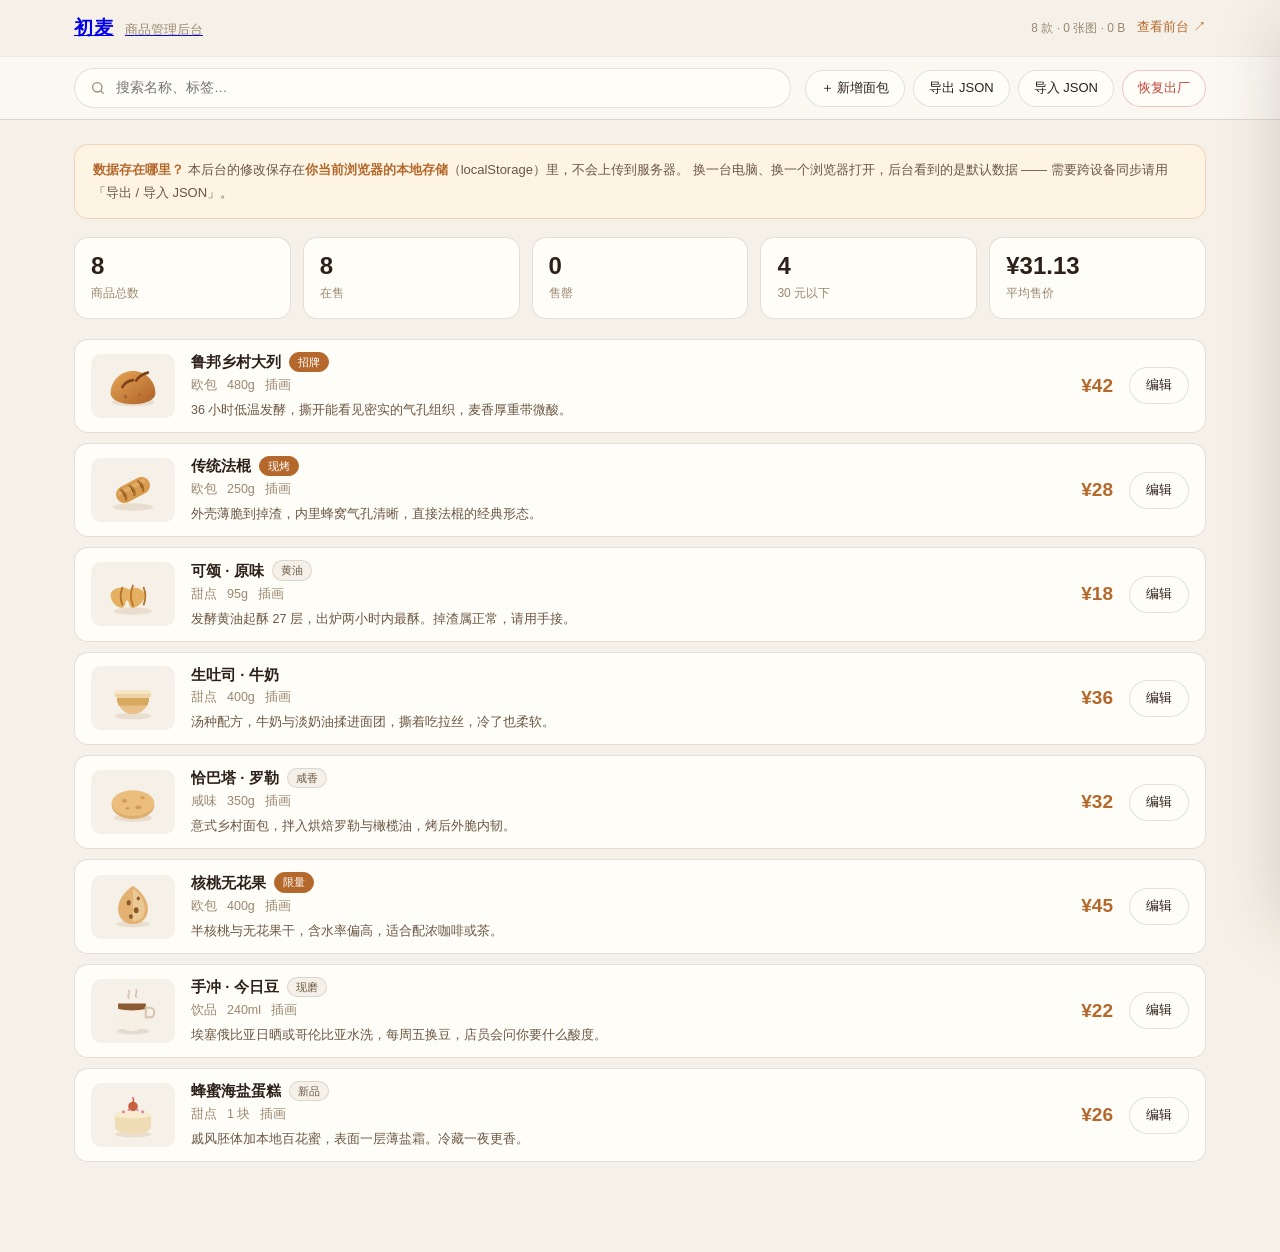
==== admin.html @ 11ed9ca5 "feat: 新增商品管理后台 抽出独立数据层 data.js，实现商品属性的可视化编辑。  数据层重构： - data.js 承载商品数据与 SVG 插画库，前台后台共用 - 前台从 localSto" ====
<!DOCTYPE html>
<html lang="zh-CN">
<head>
<meta charset="UTF-8">
<meta name="viewport" content="width=device-width, initial-scale=1.0">
<title>商品管理后台 · 初麦 CHUXIAO BAKERY</title>
<meta name="robots" content="noindex, nofollow">
<link rel="icon" href="data:image/svg+xml,<svg xmlns='http://www.w3.org/2000/svg' viewBox='0 0 100 100'><text y='.9em' font-size='90'>⚙️</text></svg>">
<link rel="stylesheet" href="admin.css">
</head>
<body>

<header class="ah">
  <div class="ah__in">
    <a class="ah__brand" href="index.html">
      <span class="ah__logo">初麦</span>
      <span class="ah__crumb">商品管理后台</span>
    </a>
    <div class="ah__right">
      <span class="ah__store" id="usageInfo">存储占用 —</span>
      <a class="ah__site" href="index.html" target="_blank">查看前台 ↗</a>
    </div>
  </div>
  <div class="ah__bar">
    <div class="ah__bar-in">
      <label class="ah__search">
        <svg viewBox="0 0 24 24" fill="none" stroke="currentColor" stroke-width="1.9" stroke-linecap="round"><circle cx="11" cy="11" r="7"/><path d="M20 20l-3.5-3.5"/></svg>
        <input type="text" id="search" placeholder="搜索名称、标签…">
      </label>
      <div class="ah__acts">
        <button class="btn btn--sm" id="addBtn">＋ 新增面包</button>
        <button class="btn btn--sm" id="exportBtn">导出 JSON</button>
        <button class="btn btn--sm" id="importBtn">导入 JSON</button>
        <input type="file" id="importFile" accept="application/json,.json" hidden>
        <button class="btn btn--sm btn--danger" id="resetBtn">恢复出厂</button>
      </div>
    </div>
  </div>
</header>

<main class="wrap">
  <div class="notice" id="notice">
    <strong>数据存在哪里？</strong>
    本后台的修改保存在<strong>你当前浏览器的本地存储</strong>（localStorage）里，不会上传到服务器。
    换一台电脑、换一个浏览器打开，后台看到的是默认数据 —— 需要跨设备同步请用「导出 / 导入 JSON」。
  </div>

  <div class="stats" id="stats"></div>

  <div class="list" id="list"></div>

  <div class="empty" id="empty" hidden>
    <svg viewBox="0 0 160 160"><g fill="none" stroke="#C68B44" stroke-width="3.4"><path d="M40 66h80l-8 56H48l-8-56Z"/><path d="M58 66c0-18 10-30 22-30s22 12 22 30"/><path d="M56 88h48M54 104h52"/></g></svg>
    <p>没有匹配的商品</p>
  </div>
</main>

<!-- 抽屉：编辑单个商品 -->
<div class="mask" id="mask"></div>
<aside class="drawer" id="drawer">
  <div class="drawer__head">
    <h3 id="dTitle">编辑商品</h3>
    <button class="x" id="dClose" aria-label="关闭">×</button>
  </div>
  <div class="drawer__body">

    <div class="fig">
      <div class="fig__preview" id="figPreview"></div>
      <div class="fig__side">
        <label class="up">
          <input type="file" id="imgFile" accept="image/*" hidden>
          <span class="up__btn">上传图片</span>
        </label>
        <button class="btn btn--sm btn--block" id="imgClear" hidden>移除图片</button>
        <p class="fig__hint" id="imgHint">未上传图片时使用下方选中的插画。</p>
        <label class="fld fld--tight">
          <span>无图占位插画</span>
          <select id="fArt"></select>
        </label>
        <div class="fig__prev" id="artPrev"></div>
      </div>
    </div>

    <label class="fld">
      <span>名称 <i>*</i></span>
      <input type="text" id="fName" maxlength="30" placeholder="例：鲁邦乡村大列">
      <em class="fld__msg" data-for="name"></em>
    </label>

    <div class="grid2">
      <label class="fld">
        <span>价格（元）<i>*</i></span>
        <input type="number" id="fPrice" min="0" step="0.01" placeholder="42">
        <em class="fld__msg" data-for="price"></em>
      </label>
      <label class="fld">
        <span>重量 / 规格</span>
        <input type="text" id="fWt" maxlength="20" placeholder="480g">
        <em class="fld__msg" data-for="wt"></em>
      </label>
    </div>

    <label class="fld">
      <span>介绍</span>
      <textarea id="fDesc" rows="4" maxlength="200" placeholder="一句话说清它的来历与口感"></textarea>
      <em class="fld__counter" id="descCount">0 / 200</em>
    </label>

    <div class="grid2">
      <label class="fld">
        <span>分类</span>
        <select id="fCat"></select>
      </label>
      <label class="fld">
        <span>角标</span>
        <input type="text" id="fTag" maxlength="8" placeholder="招牌 / 限量 / 新品">
      </label>
    </div>

    <label class="fld">
      <span>搜索关键词</span>
      <input type="text" id="fTags" maxlength="120" placeholder="空格分隔，如：大列 乡村 麦香">
      <em class="fld__hint">影响前台搜索命中，留空则只能用名称搜到</em>
    </label>

    <div class="switches">
      <label class="sw">
        <input type="checkbox" id="fHot">
        <span class="sw__box"></span>
        <span class="sw__label">标为招牌<em>前台显示为强调色角标</em></span>
      </label>
      <label class="sw">
        <input type="checkbox" id="fSold">
        <span class="sw__box"></span>
        <span class="sw__label">今日售罄<em>前台置灰并禁用加购</em></span>
      </label>
    </div>

  </div>
  <div class="drawer__foot">
    <button class="btn btn--danger btn--sm" id="dDelete">删除</button>
    <div class="drawer__foot-r">
      <button class="btn" id="dCancel">取消</button>
      <button class="btn btn--primary" id="dSave">保存</button>
    </div>
  </div>
</aside>

<div class="toast" id="toast"></div>

<!-- 确认对话框 -->
<div class="mask" id="confirmMask">
  <div class="confirm">
    <h3 id="cfTitle">确认操作</h3>
    <p id="cfText">确定吗？</p>
    <div class="confirm__btns">
      <button class="btn" id="cfNo">取消</button>
      <button class="btn btn--primary" id="cfYes">确定</button>
    </div>
  </div>
</div>

<script src="data.js"></script>
<script src="admin.js"></script>
</body>
</html>
---- admin.css ----
/* ============ 初麦后台 · 商品管理 ============ */
:root{
  --bg:#F6F1E8;
  --panel:#FFFDF8;
  --ink:#2C2118;
  --ink-2:#6B5744;
  --ink-3:#9A8770;
  --line:rgba(44,33,24,.13);
  --line-2:rgba(44,33,24,.07);
  --crust:#B4682C;
  --crust-lt:#E0A05A;
  --danger:#C0483B;
  --ok:#4B7A4E;
  --r:14px;
  --ff:"Noto Serif SC",-apple-system,"PingFang SC","Microsoft YaHei",serif;
  --ff-sans:-apple-system,"PingFang SC","Helvetica Neue",sans-serif;
  --ease:cubic-bezier(.22,.68,.28,1);
  --shadow:0 10px 30px rgba(44,33,24,.09);
  --shadow-l:0 24px 60px rgba(44,33,24,.18);
}
*,*::before,*::after{box-sizing:border-box}
body{
  margin:0;background:var(--bg);color:var(--ink);
  font-family:var(--ff-sans);font-size:14px;line-height:1.6;
  -webkit-font-smoothing:antialiased;
}
h1,h2,h3{margin:0;font-weight:600;line-height:1.3}
p{margin:0}
button,input,select,textarea{font:inherit;color:inherit}
::selection{background:var(--crust-lt);color:#fff}

/* ---------- 按钮 ---------- */
.btn{
  display:inline-flex;align-items:center;justify-content:center;gap:6px;
  padding:9px 18px;border:1px solid var(--line);background:var(--panel);border-radius:100px;
  cursor:pointer;font-size:13.5px;font-weight:500;transition:.22s var(--ease);white-space:nowrap;
}
.btn:hover{border-color:var(--ink);background:#fff}
.btn:disabled{opacity:.45;cursor:not-allowed}
/* .btn 的 display 会盖过 UA 的 [hidden]{display:none}，必须显式兜底 */
.btn[hidden]{display:none}
.btn--sm{padding:7px 15px;font-size:13px}
.btn--block{width:100%}
.btn--primary{background:var(--ink);border-color:var(--ink);color:#FBF6EC}
.btn--primary:hover{background:var(--crust);border-color:var(--crust);color:#fff}
.btn--danger{color:var(--danger);border-color:rgba(192,72,59,.3)}
.btn--danger:hover{background:var(--danger);border-color:var(--danger);color:#fff}

/* ---------- 顶栏 ---------- */
.ah{position:sticky;top:0;z-index:40;background:rgba(246,241,232,.9);backdrop-filter:blur(14px);border-bottom:1px solid var(--line)}
.ah__in{max-width:1180px;margin:0 auto;padding:13px 24px;display:flex;align-items:center;gap:16px}
.ah__brand{display:flex;align-items:baseline;gap:11px;margin-right:auto}
.ah__logo{font-family:var(--ff);font-size:19px;font-weight:700;letter-spacing:.05em}
.ah__crumb{font-size:13px;color:var(--ink-3)}
.ah__right{display:flex;align-items:center;gap:12px}
.ah__store{font-size:12px;color:var(--ink-3);font-variant-numeric:tabular-nums}
.ah__site{font-size:13px;color:var(--crust);text-decoration:none;border-bottom:1px solid transparent;transition:.2s}
.ah__site:hover{border-bottom-color:var(--crust)}

.ah__bar{border-top:1px solid var(--line-2);background:rgba(255,253,248,.6)}
.ah__bar-in{max-width:1180px;margin:0 auto;padding:11px 24px;display:flex;gap:14px;align-items:center;flex-wrap:wrap}
.ah__search{
  display:flex;align-items:center;gap:8px;flex:1;min-width:190px;
  background:var(--panel);border:1px solid var(--line);border-radius:100px;padding:7px 15px;
}
.ah__search svg{width:16px;height:16px;color:var(--ink-3);flex-shrink:0}
.ah__search input{border:0;outline:0;background:none;flex:1;min-width:0;font-size:13.5px}
.ah__acts{display:flex;gap:8px;flex-wrap:wrap}

/* ---------- 内容 ---------- */
.wrap{max-width:1180px;margin:0 auto;padding:24px 24px 90px}
.notice{
  background:#FDF4E3;border:1px solid rgba(180,104,44,.22);border-radius:var(--r);
  padding:14px 18px;font-size:13px;color:var(--ink-2);line-height:1.75;margin-bottom:18px;
}
.notice strong{color:var(--crust)}

/* ---------- 统计 ---------- */
.stats{display:grid;grid-template-columns:repeat(auto-fit,minmax(120px,1fr));gap:12px;margin-bottom:20px}
.stat{background:var(--panel);border:1px solid var(--line);border-radius:var(--r);padding:14px 16px}
.stat b{display:block;font-size:24px;line-height:1.2;font-variant-numeric:tabular-nums}
.stat span{font-size:12px;color:var(--ink-3)}

/* ---------- 商品行 ---------- */
.list{display:flex;flex-direction:column;gap:10px}
.row{
  display:grid;grid-template-columns:84px 1fr auto auto;gap:16px;align-items:center;
  background:var(--panel);border:1px solid var(--line);border-radius:var(--r);
  padding:12px 16px;transition:.24s var(--ease);
}
.row:hover{border-color:var(--crust-lt);box-shadow:0 4px 16px rgba(44,33,24,.06)}
.row.is-sold{opacity:.62}
.row__fig{width:84px;height:64px;border-radius:10px;background:var(--bg);display:grid;place-items:center;overflow:hidden;flex-shrink:0}
.row__fig svg,.row__fig img{width:100%;height:100%;object-fit:cover;display:block}
.row__main{min-width:0}
.row__name{font-size:15px;font-weight:600;display:flex;align-items:center;gap:8px;flex-wrap:wrap}
.row__name span.n{overflow:hidden;text-overflow:ellipsis;white-space:nowrap;max-width:30ch}
.row__meta{font-size:12.5px;color:var(--ink-3);margin-top:3px;display:flex;gap:10px;flex-wrap:wrap}
.row__desc{
  font-size:12.5px;color:var(--ink-2);margin-top:5px;line-height:1.6;
  overflow:hidden;text-overflow:ellipsis;display:-webkit-box;-webkit-line-clamp:1;-webkit-box-orient:vertical;
}
.pill{font-size:11px;padding:2px 8px;border-radius:100px;background:var(--bg);border:1px solid var(--line);color:var(--ink-2);font-weight:500}
.pill--hot{background:var(--crust);border-color:var(--crust);color:#fff}
.pill--sold{background:#EFE6DA;border-color:rgba(44,33,24,.2);color:var(--ink-2)}
.pill--new{background:var(--ok);border-color:var(--ok);color:#fff}
.row__price{font-size:19px;font-weight:600;color:var(--crust);font-variant-numeric:tabular-nums;white-space:nowrap}
.row__edit{padding:7px 16px}

/* ---------- 空态 ---------- */
.empty{text-align:center;padding:70px 20px;color:var(--ink-3)}
.empty svg{width:70px;height:70px;margin:0 auto 12px;opacity:.5}
.empty p{font-size:15px}

/* ---------- 抽屉 ---------- */
.mask{position:fixed;inset:0;z-index:60;background:rgba(44,33,24,.42);backdrop-filter:blur(3px);opacity:0;pointer-events:none;transition:opacity .28s}
.mask.is-on{opacity:1;pointer-events:auto}
.drawer{
  position:fixed;top:0;right:0;bottom:0;z-index:70;width:min(520px,100vw);background:var(--panel);
  display:flex;flex-direction:column;transform:translateX(100%);transition:transform .36s var(--ease);
  box-shadow:var(--shadow-l);
}
.drawer.is-on{transform:none}
.drawer__head{display:flex;justify-content:space-between;align-items:center;padding:18px 22px;border-bottom:1px solid var(--line)}
.drawer__head h3{font-size:17px}
.x{background:none;border:0;font-size:25px;color:var(--ink-3);cursor:pointer;line-height:1;padding:0 4px;border-radius:6px;transition:.2s}
.x:hover{color:var(--ink);background:var(--bg)}
.drawer__body{flex:1;overflow-y:auto;padding:22px;display:flex;flex-direction:column;gap:16px}
.drawer__foot{display:flex;justify-content:space-between;gap:12px;padding:16px 22px;border-top:1px solid var(--line);background:var(--bg)}
.drawer__foot-r{display:flex;gap:9px}

/* ---------- 图片区 ---------- */
.fig{display:grid;grid-template-columns:1fr 1fr;gap:14px;align-items:start}
.fig__preview{
  aspect-ratio:4/3;background:var(--bg);border-radius:12px;border:1px solid var(--line);
  display:grid;place-items:center;overflow:hidden;
}
.fig__preview svg{width:78%;height:auto}
.fig__preview img{width:100%;height:100%;object-fit:cover}
.fig__side{display:flex;flex-direction:column;gap:9px}
.up__btn{
  display:flex;align-items:center;justify-content:center;height:34px;border:1px dashed var(--line);
  border-radius:100px;cursor:pointer;font-size:13px;color:var(--ink-2);transition:.22s;background:var(--bg);
}
.up:hover .up__btn{border-color:var(--crust);color:var(--crust);background:#fff}
.fig__hint{font-size:11.5px;color:var(--ink-3);line-height:1.55}
.fig__prev{aspect-ratio:1;background:var(--bg);border:1px solid var(--line-2);border-radius:10px;display:grid;place-items:center;overflow:hidden}
.fig__prev svg{width:80%;height:auto}
.fig__prev img{width:100%;height:100%;object-fit:cover}

/* ---------- 表单 ---------- */
.fld{display:flex;flex-direction:column;gap:6px;position:relative}
.fld>span{font-size:12.5px;color:var(--ink-2);font-weight:500}
.fld>span i{color:var(--danger);font-style:normal}
.fld input,.fld select,.fld textarea{
  border:1px solid var(--line);background:var(--bg);border-radius:10px;padding:10px 13px;
  outline:0;transition:.2s;width:100%;font-size:14px;resize:vertical;
}
.fld input:focus,.fld select:focus,.fld textarea:focus{
  border-color:var(--crust);background:#fff;box-shadow:0 0 0 3px rgba(180,104,44,.11);
}
.fld.is-err input,.fld.is-err select{border-color:var(--danger);box-shadow:0 0 0 3px rgba(192,72,59,.1)}
.fld__msg{font-size:11.5px;color:var(--danger);font-style:normal;opacity:0;transition:.2s;min-height:0}
.fld.is-err .fld__msg{opacity:1}
.fld__hint,.fld__counter{font-size:11.5px;color:var(--ink-3);font-style:normal}
.fld__counter{position:absolute;right:12px;bottom:8px}
.fld--tight>span{font-size:11.5px}
.grid2{display:grid;grid-template-columns:1fr 1fr;gap:14px}

/* ---------- 开关 ---------- */
.switches{display:flex;flex-direction:column;gap:12px;padding:15px;background:var(--bg);border-radius:12px;border:1px solid var(--line-2)}
.sw{display:flex;align-items:flex-start;gap:10px;cursor:pointer;position:relative}
.sw input{position:absolute;opacity:0;width:0;height:0}
.sw__box{
  width:38px;height:22px;border-radius:100px;background:#D8CCBA;flex-shrink:0;position:relative;
  transition:background .24s var(--ease);margin-top:1px;
}
.sw__box::after{
  content:"";position:absolute;top:2px;left:2px;width:18px;height:18px;border-radius:50%;background:#fff;
  transition:transform .24s var(--ease);box-shadow:0 1px 3px rgba(0,0,0,.2);
}
.sw input:checked+.sw__box{background:var(--crust)}
.sw input:checked+.sw__box::after{transform:translateX(16px)}
.sw input:focus-visible+.sw__box{box-shadow:0 0 0 3px rgba(180,104,44,.25)}
.sw__label{font-size:13.5px;line-height:1.45}
.sw__label em{display:block;font-size:11.5px;color:var(--ink-3);font-style:normal}

/* ---------- Toast ---------- */
.toast{
  position:fixed;left:50%;bottom:32px;z-index:90;transform:translate(-50%,18px);opacity:0;
  pointer-events:none;background:var(--ink);color:#FBF6EC;padding:12px 24px;border-radius:100px;
  font-size:13.5px;transition:.3s var(--ease);box-shadow:var(--shadow-l);max-width:90vw;text-align:center;
}
.toast.is-on{opacity:1;transform:translate(-50%,0)}

/* ---------- 确认框 ---------- */
#confirmMask{z-index:80;display:grid;place-items:center;padding:22px}
.confirm{background:var(--panel);border-radius:18px;padding:28px;width:min(400px,100%);transform:translateY(12px) scale(.97);transition:.3s var(--ease);box-shadow:var(--shadow-l)}
#confirmMask.is-on .confirm{transform:none}
.confirm h3{font-size:18px;margin-bottom:9px}
.confirm p{font-size:14px;color:var(--ink-2);line-height:1.7}
.confirm__btns{display:flex;gap:10px;justify-content:flex-end;margin-top:24px}

/* ---------- 响应式 ---------- */
@media (max-width:820px){
  .row{grid-template-columns:64px 1fr;gap:12px;row-gap:10px}
  .row__fig{width:64px;height:52px}
  .row__price{grid-column:1;grid-row:2;font-size:17px}
  .row__edit{grid-column:2;grid-row:2;justify-self:end}
  .fig{grid-template-columns:1fr}
  .fig__preview{max-width:220px}
  .ah__in{flex-wrap:wrap;gap:10px}
  .ah__store{display:none}
}
@media (max-width:520px){
  .wrap{padding:18px 16px 80px}
  .ah__in,.ah__bar-in{padding-left:16px;padding-right:16px}
  .drawer__body{padding:18px 16px}
  .grid2{grid-template-columns:1fr}
  .ah__crumb{display:none}
  .row__name span.n{max-width:16ch}
}
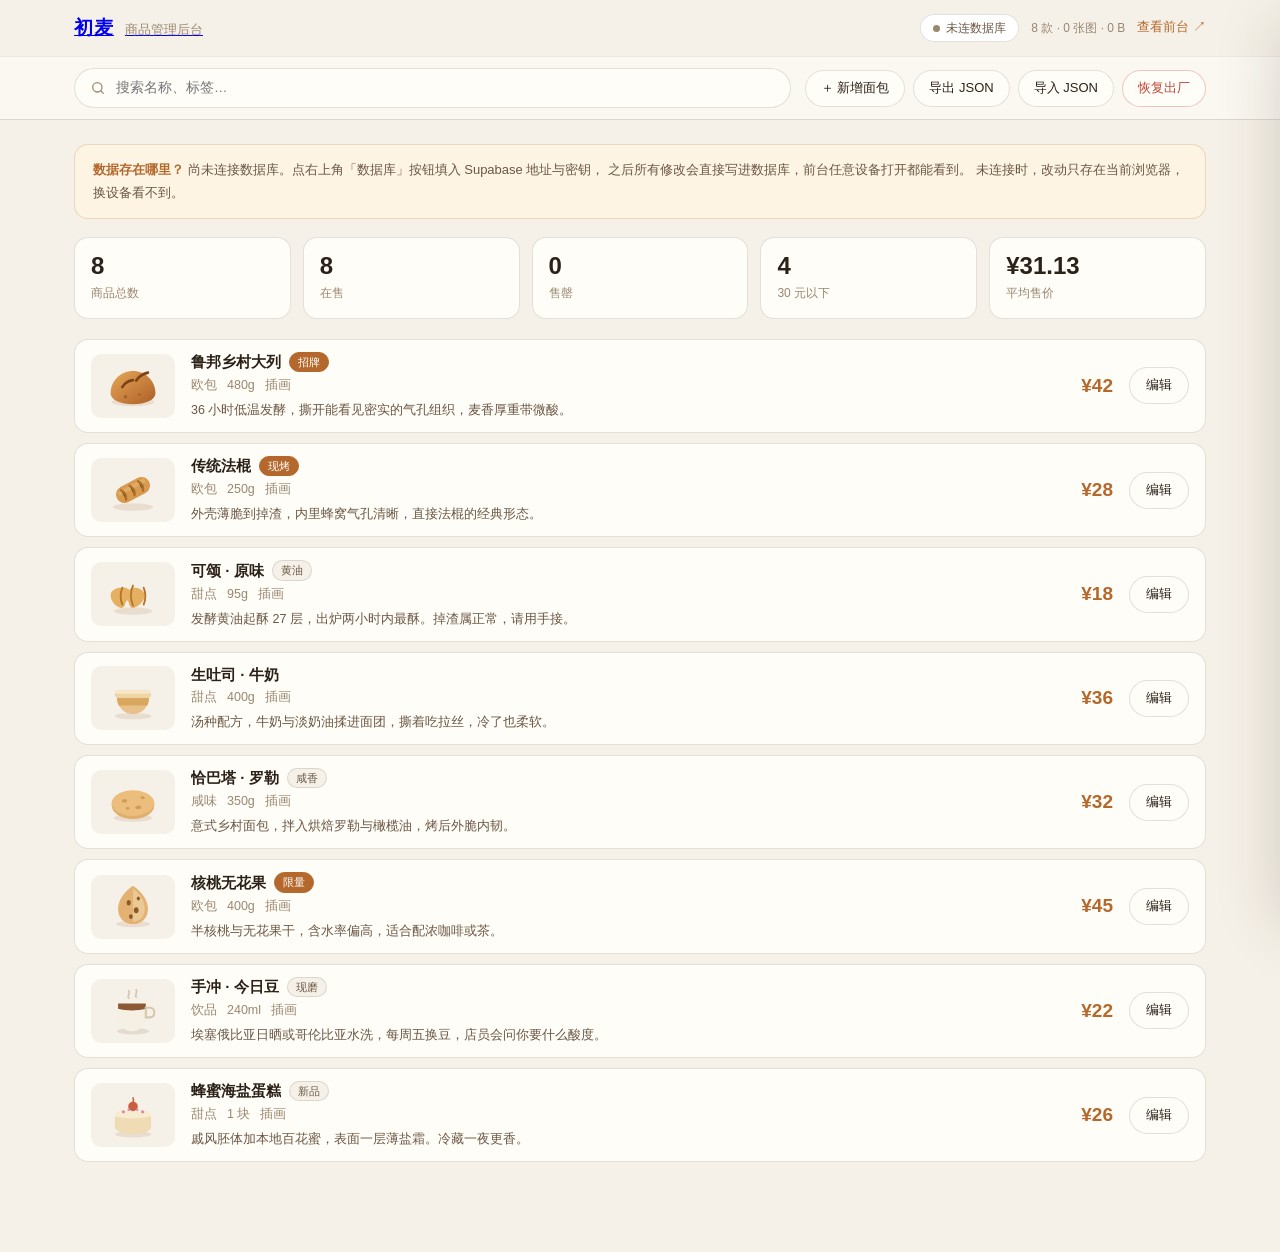
==== commit 59c2fb41: "feat: 商品数据改由 Supabase 数据库统一存储 解决 localStorage 的根本缺陷：数据只存在单台浏览器，换设备看不到修改。  ## 数据层 - data.js 重构存储层，直连 " ====
--- a/admin.html
+++ b/admin.html
@@ -17,6 +17,7 @@
       <span class="ah__crumb">商品管理后台</span>
     </a>
     <div class="ah__right">
+      <button class="dbbadge" id="dbBadge" type="button">数据库 —</button>
       <span class="ah__store" id="usageInfo">存储占用 —</span>
       <a class="ah__site" href="index.html" target="_blank">查看前台 ↗</a>
     </div>
@@ -41,8 +42,9 @@
 <main class="wrap">
   <div class="notice" id="notice">
     <strong>数据存在哪里？</strong>
-    本后台的修改保存在<strong>你当前浏览器的本地存储</strong>（localStorage）里，不会上传到服务器。
-    换一台电脑、换一个浏览器打开，后台看到的是默认数据 —— 需要跨设备同步请用「导出 / 导入 JSON」。
+    <span id="noticeText">尚未连接数据库。点右上角「数据库」按钮填入 Supabase 地址与密钥，
+    之后所有修改会直接写进数据库，前台任意设备打开都能看到。
+    未连接时，改动只存在当前浏览器，换设备看不到。</span>
   </div>
 
   <div class="stats" id="stats"></div>
@@ -148,6 +150,38 @@
 
 <div class="toast" id="toast"></div>
 
+<!-- 弹窗：数据库连接配置 -->
+<div class="mask" id="dbMask">
+  <div class="confirm confirm--wide">
+    <h3>连接 Supabase 数据库</h3>
+    <p class="db__desc">
+      数据库地址与 anon key 写在 <b>config.js</b> 里（公开无害，安全性由数据库权限策略保证）。
+      这里只填<b>管理令牌</b> —— 它决定谁能改数据，只保存在这台浏览器，不进仓库。
+    </p>
+
+    <div class="dbform">
+      <div class="dbaddr">
+        <span>当前数据库</span>
+        <code id="dbAddr">—</code>
+        <em class="fld__hint" id="dbAddrHint"></em>
+      </div>
+      <label class="fld">
+        <span>管理令牌（x-admin-token）</span>
+        <input type="text" id="dbToken" placeholder="建库 SQL 里你自己填的那个随机串" spellcheck="false" autocomplete="off">
+        <em class="fld__hint">与 supabase/schema.sql 第 4.2 节里的值必须完全一致，否则写操作会被数据库拒绝</em>
+      </label>
+      <p class="dbmsg" id="dbMsg"></p>
+    </div>
+
+    <div class="confirm__btns">
+      <button class="btn" id="dbClear">清除令牌</button>
+      <span class="confirm__spacer"></span>
+      <button class="btn" id="dbTest">测试连接</button>
+      <button class="btn btn--primary" id="dbSave">保存并同步</button>
+    </div>
+  </div>
+</div>
+
 <!-- 确认对话框 -->
 <div class="mask" id="confirmMask">
   <div class="confirm">
@@ -160,6 +194,7 @@
   </div>
 </div>
 
+<script src="config.js"></script>
 <script src="data.js"></script>
 <script src="admin.js"></script>
 </body>
--- a/admin.css
+++ b/admin.css
@@ -199,7 +199,59 @@
 #confirmMask.is-on .confirm{transform:none}
 .confirm h3{font-size:18px;margin-bottom:9px}
 .confirm p{font-size:14px;color:var(--ink-2);line-height:1.7}
-.confirm__btns{display:flex;gap:10px;justify-content:flex-end;margin-top:24px}
+.confirm__btns{display:flex;gap:10px;justify-content:flex-end;margin-top:24px;align-items:center}
+.confirm__spacer{flex:1}
+
+/* ---------- 数据库状态徽标 ---------- */
+.dbbadge{
+  font-family:var(--ff-sans);font-size:12px;line-height:1;
+  display:inline-flex;align-items:center;gap:6px;
+  padding:7px 12px;border-radius:999px;cursor:pointer;
+  border:1px solid var(--line);background:#fff;color:var(--ink-2);
+  transition:.25s var(--ease);white-space:nowrap;
+}
+.dbbadge::before{content:"";width:7px;height:7px;border-radius:50%;background:var(--ink-3);flex:none}
+.dbbadge:hover{border-color:var(--ink);color:var(--ink)}
+/* off = 未连接；ok = 已连上；sync = 同步中；err = 出错 */
+.dbbadge.is-ok{background:#F1F7F1;border-color:rgba(75,122,78,.35);color:var(--ok)}
+.dbbadge.is-ok::before{background:var(--ok)}
+.dbbadge.is-err{background:#FBF0EE;border-color:rgba(192,72,59,.35);color:var(--danger)}
+.dbbadge.is-err::before{background:var(--danger)}
+.dbbadge.is-sync::before{background:var(--crust-lt);animation:dbpulse 1s infinite ease-in-out}
+.dbbadge.is-sync{background:#FDF5EA;border-color:rgba(224,160,90,.45);color:var(--crust)}
+@keyframes dbpulse{0%,100%{opacity:1}50%{opacity:.25}}
+
+/* ---------- 数据库配置弹窗 ---------- */
+.confirm--wide{width:min(560px,100%);max-height:86vh;overflow:auto}
+.db__desc{font-size:13px;color:var(--ink-2);line-height:1.75;margin-bottom:18px}
+.db__desc b{color:var(--ink);font-weight:600}
+.dbform{display:grid;gap:14px;text-align:left}
+.dbaddr{
+  display:grid;gap:6px;padding:12px 14px;border:1px solid var(--line-2);
+  border-radius:10px;background:var(--bg);
+}
+.dbaddr>span{font-size:13px;color:var(--ink-2);font-weight:600}
+.dbaddr code{
+  font-family:ui-monospace,SFMono-Regular,Menlo,monospace;
+  font-size:12px;color:var(--ink);word-break:break-all;line-height:1.6;
+}
+/* 弹窗内的 fld 恢复左对齐（.confirm p 居中会带偏） */
+.dbform .fld{display:grid;gap:6px}
+.dbform .fld>span{font-size:13px;color:var(--ink-2);font-weight:600}
+.dbform .fld input{
+  font-family:var(--ff-sans);font-size:13px;padding:10px 12px;
+  border:1px solid var(--line);border-radius:10px;background:var(--bg);color:var(--ink);
+  outline:none;transition:.2s var(--ease);width:100%;
+}
+.dbform .fld input:focus{border-color:var(--crust);background:#fff}
+.dbmsg{
+  font-size:13px;line-height:1.7;padding:10px 12px;border-radius:10px;
+  background:var(--bg);color:var(--ink-2);border:1px solid var(--line-2);
+  min-height:1px;
+}
+.dbmsg:empty{display:none}
+.dbmsg.is-ok{background:#F1F7F1;border-color:rgba(75,122,78,.3);color:var(--ok)}
+.dbmsg.is-err{background:#FBF0EE;border-color:rgba(192,72,59,.3);color:var(--danger)}
 
 /* ---------- 响应式 ---------- */
 @media (max-width:820px){
